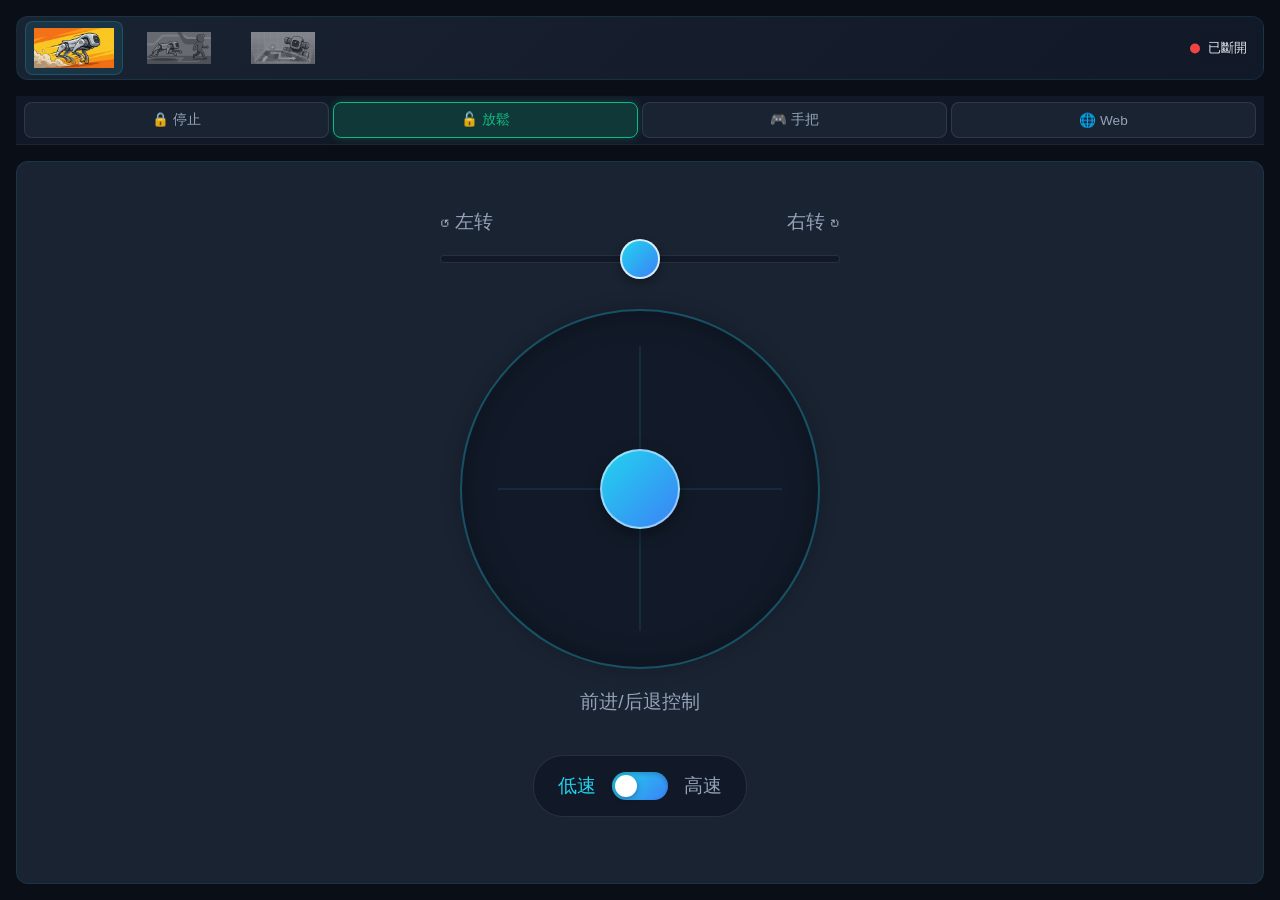
==== src/jie_deamon_deploy/web/index.html @ 74b91041 "feat: jie_deamon_deploy — Web 遙控 + VLP-16 雷達跟隨 + 底盤模式切換 從 humble@192.168.3.13 scp 過來，改為本機（Jetson）運行，" ====
<!--
  ========================================================================
  Web UI 架構概覽
  ========================================================================
  本檔案為差速機器人遠端控制介面的 HTML 結構。
  透過 WebSocket（port 8890）與 C++ 後端通訊。

  三個 Tab 面板功能：
    1. 直接控制（direct） — 虛擬搖桿 + 旋轉滑桿，手動遙控機器人
    2. 雷達跟隨（follow） — LiDAR 即時可視化，自動跟隨目標
    3. 地圖導航（nav）    — 尚未實作（施工中佔位頁面）

  已移除機械狗專用的動作按鈕（趴下/站起），僅保留差速機器人適用的控制元件。
  ========================================================================
-->
<!DOCTYPE html>
<html lang="zh-CN">

<head>
    <meta charset="UTF-8">
    <!-- 行動裝置視窗設定：禁止使用者縮放，確保觸控操作不誤縮放 -->
    <meta name="viewport" content="width=device-width, initial-scale=1.0, user-scalable=no">
    <title>雷达跟随可视化</title>
    <!-- 引入暗色主題樣式表 -->
    <link rel="stylesheet" href="style.css">
</head>

<body>
    <!-- 最外層容器：垂直佈局，佔滿全螢幕高度 -->
    <div class="container">
        <!-- 頂部導覽列：包含三個 Tab 切換按鈕 + 連線狀態指示器 -->
        <nav class="nav-bar">
            <!-- Tab 1: 直接控制（預設啟用） -->
            <div class="nav-item active" data-tab="direct">
                <img src="icon/ico_1.png" alt="直接控制">
            </div>
            <!-- Tab 2: 雷達跟隨 -->
            <div class="nav-item" data-tab="follow">
                <img src="icon/ico_2.png" alt="雷达跟随">
            </div>
            <!-- Tab 3: 地圖導航 -->
            <div class="nav-item" data-tab="nav">
                <img src="icon/ico_3.png" alt="地图导航">
            </div>
            <!-- WebSocket 連線狀態顯示（綠=已連線、紅=已斷線、橘=連線中） -->
            <div class="connection-status" id="connectionStatus">
                <span class="status-dot"></span>
                <span class="status-text">连接中...</span>
            </div>
        </nav>

        <!-- 底盤模式控制列：停止/放鬆/手把/Web控制/導航 -->
        <div class="mode-bar" id="modeBar">
            <button class="mode-btn" data-mode="1" id="modeStop">🔒 停止</button>
            <button class="mode-btn active" data-mode="0" id="modeRelease">🔓 放鬆</button>
            <button class="mode-btn" data-mode="2" id="modeManual">🎮 手把</button>
            <button class="mode-btn" data-mode="3" id="modeAuto">🌐 Web</button>
        </div>

        <!-- ======================== 直接控制面板 ======================== -->
        <div id="panel-direct" class="tab-content active">
            <div class="direct-control-container">
                <!-- 旋轉控制滑桿：左右拖曳控制角速度 wz -->
                <div class="slider-container">
                    <div class="slider-track"></div>
                    <!-- 滑桿旋鈕，由 JS 控制水平位移 -->
                    <div class="slider-knob" id="rotationKnob"></div>
                    <div class="slider-label left">↺ 左转</div>
                    <div class="slider-label right">右转 ↻</div>
                </div>

                <!-- 虛擬搖桿：上下拖曳控制前後速度 vx（差速機器人 vy 恆為 0） -->
                <div class="joystick-area">
                    <div class="joystick-base" id="joystickBase">
                        <!-- 搖桿圓球，由 JS 控制 transform 位移 -->
                        <div class="joystick-stick" id="joystickStick"></div>
                        <!-- 十字參考線（純視覺裝飾） -->
                        <div class="joystick-cross"></div>
                    </div>
                    <div class="joystick-hint">前进/后退控制</div>
                </div>

                <!-- 速度模式切換：低速（0.5 倍）/ 高速（1.0 倍） -->
                <div class="speed-mode-switch">
                    <span class="mode-label low-label">低速</span>
                    <label class="switch">
                        <input type="checkbox" id="speedModeToggle">
                        <span class="switch-slider"></span>
                    </label>
                    <span class="mode-label high-label">高速</span>
                </div>

                <!-- 差速機器人無需動作按鈕（已移除趴下/站起按鈕） -->
            </div>
        </div>

        <!-- ======================== 導航面板（施工中） ======================== -->
        <div id="panel-nav" class="tab-content" style="display: none;">
            <div class="construction-container">
                <div class="construction-icon">🚧</div>
                <h2>正在施工</h2>
                <p>敬请期待...</p>
            </div>
        </div>

        <!-- ======================== 雷達跟隨面板 ======================== -->
        <!-- 包含 LiDAR 視覺化 Canvas 與右側控制面板 -->
        <main id="panel-follow" class="main-content tab-content" style="display: none;">
            <!-- 左側：LiDAR 即時雷達圖（Canvas 由 JS 動態繪製） -->
            <div class="visualization-panel">
                <canvas id="lidarCanvas"></canvas>
            </div>

            <!-- 右側：狀態資訊 + 速度指令顯示 + 運動使能按鈕 -->
            <aside class="control-panel">
                <!-- 目標狀態卡片：顯示跟隨目標的 X/Y 座標 -->
                <div class="status-card">
                    <h3>🎯 目标状态</h3>
                    <div class="status-row">
                        <span class="label">位置 X</span>
                        <span class="value" id="targetX">0.00 m</span>
                    </div>
                    <div class="status-row">
                        <span class="label">位置 Y</span>
                        <span class="value" id="targetY">0.00 m</span>
                    </div>
                </div>

                <!-- 速度指令卡片：以十字座標 + 圓弧圖形顯示 vx/vy/wz -->
                <div class="status-card speed-card">
                    <h3>🚀 速度指令</h3>
                    <div class="speed-canvas-container">
                        <canvas id="speedCanvas" height="100"></canvas>
                    </div>
                </div>

                <!-- 運動使能/停止按鈕 -->
                <div class="control-card">
                    <!-- <h3>⚙️ 控制</h3> -->
                    <button class="control-btn" id="movingToggle">
                        <span class="btn-icon">⏸️</span>
                        <span class="btn-text">运动停止</span>
                    </button>
                </div>
            </aside>
        </main>
    </div>
    <!-- 載入主應用程式邏輯（WebSocket、搖桿、雷達繪圖） -->
    <script src="app.js"></script>
</body>

</html>
---- src/jie_deamon_deploy/web/style.css ----
/*
 * ========================================================================
 * 差速機器人 Web 控制介面 — 暗色主題樣式表
 * ========================================================================
 *
 * CSS 變數定義的色彩系統：
 *   --bg-primary    深色底色（#0a0e17）    — 頁面背景
 *   --bg-secondary  次深色（#111827）      — 控制元件背景
 *   --bg-card       卡片背景（#1a2332）    — 面板/卡片
 *   --bg-hover      懸停色（#243044）      — 滑鼠懸停回饋
 *   --text-primary  主文字色（#e2e8f0）    — 標題/重要文字
 *   --text-secondary 次文字色（#94a3b8）   — 說明/標籤
 *   --accent-*      強調色系列             — 青/藍/綠/紅/橘/紫
 *   --glow-*        發光陰影               — 狀態指示用
 *
 * 響應式設計策略：
 *   - 桌面端：左右分欄（LiDAR 視覺化 + 右側控制面板）
 *   - 平板/手機（<768px）：上下堆疊，控制面板水平排列
 *   - 觸控裝置：停用 hover 動畫效果，避免誤觸回饋
 *   - 搖桿/滑桿尺寸固定，確保觸控操作精度
 *
 * ========================================================================
 */

/* ======================== 全域樣式與 CSS 變數 ======================== */
:root {
    /* 背景色階（由深到淺） */
    --bg-primary: #0a0e17;
    --bg-secondary: #111827;
    --bg-card: #1a2332;
    --bg-hover: #243044;

    /* 文字色 */
    --text-primary: #e2e8f0;
    --text-secondary: #94a3b8;

    /* 強調色（用於按鈕、圖表、狀態指示） */
    --accent-cyan: #22d3ee;       /* 機器人/搖桿 */
    --accent-blue: #3b82f6;       /* 角速度/連結 */
    --accent-green: #10b981;      /* 啟用/前進 */
    --accent-red: #ef4444;        /* 停止/錯誤 */
    --accent-orange: #f97316;     /* 警告/高速模式 */
    --accent-purple: #a855f7;     /* 目標標記 */

    /* 發光陰影效果 */
    --glow-cyan: 0 0 20px rgba(34, 211, 238, 0.3);
    --glow-green: 0 0 20px rgba(16, 185, 129, 0.3);
    --glow-red: 0 0 20px rgba(239, 68, 68, 0.3);

    /* 共用圓角與過渡時間 */
    --border-radius: 12px;
    --transition-fast: 0.15s ease;
    --transition-normal: 0.3s ease;
}

/* 全域重置：移除預設邊距，使用 border-box */
* {
    margin: 0;
    padding: 0;
    box-sizing: border-box;
}

/* 頁面基本設定：無襯線字型、暗色背景、禁止水平捲動 */
body {
    font-family: 'Inter', 'SF Pro Display', -apple-system, BlinkMacSystemFont, sans-serif;
    background: var(--bg-primary);
    color: var(--text-primary);
    min-height: 100vh;
    overflow-x: hidden;
}

/* ======================== 主容器佈局 ======================== */
/* 垂直 flex 佈局，佔滿視窗高度，最大寬度 1400px 置中 */
.container {
    display: flex;
    flex-direction: column;
    height: 100vh;
    max-width: 1400px;
    margin: 0 auto;
    padding: 16px;
    gap: 16px;
}

/* ======================== 頂部導覽列 ======================== */
/* 水平排列 Tab 按鈕，右側絕對定位連線狀態指示器 */
.nav-bar {
    display: flex;
    justify-content: flex-start;
    align-items: center;
    padding: 8px 160px 8px 8px;
    /* 右側留出空間給絕對定位的連線狀態 */
    background: linear-gradient(135deg, var(--bg-card), var(--bg-secondary));
    border-radius: var(--border-radius);
    border: 1px solid rgba(34, 211, 238, 0.1);
    gap: 8px;
    position: relative;
    height: 64px;
}

/* Tab 按鈕：未選中時半透明 */
.nav-item {
    display: flex;
    align-items: center;
    gap: 4px;
    padding: 6px 8px;
    border-radius: 8px;
    cursor: pointer;
    transition: var(--transition-normal);
    opacity: 0.6;
}

/* Tab 懸停效果 */
.nav-item:hover {
    background: rgba(255, 255, 255, 0.05);
    opacity: 0.8;
}

/* Tab 選中狀態：青色邊框 + 完全不透明 */
.nav-item.active {
    background: rgba(34, 211, 238, 0.1);
    opacity: 1;
    border: 1px solid rgba(34, 211, 238, 0.2);
}

/* Tab 圖示：未選中時灰階 + 縮小 */
.nav-item img {
    height: 40px;
    width: auto;
    aspect-ratio: 2/1;
    object-fit: contain;
    filter: grayscale(100%);
    transform: scale(0.8);
    transition: all 0.3s ease;
}

/* Tab 圖示選中狀態：彩色 + 原始大小 */
.nav-item.active img {
    filter: grayscale(0%);
    transform: scale(1.0);
}

/* 連線狀態指示器（絕對定位在導覽列右側） */
.nav-bar .connection-status {
    position: absolute;
    right: 16px;
    top: 50%;
    transform: translateY(-50%);
    display: flex;
    align-items: center;
    gap: 8px;
    padding: 6px 0px;
    background: var(--bg-secondary);
    border-radius: 20px;
    font-size: 0.8rem;
    z-index: 5;
}

/* ======================== 標籤頁內容切換 ======================== */
/* 預設隱藏，啟用時以 flex 顯示並帶淡入動畫 */
.tab-content {
    display: none;
    flex: 1;
    animation: fadeIn 0.3s ease;
}

.tab-content.active {
    display: flex;
}

/* 淡入動畫：從下方微移 + 透明度漸變 */
@keyframes fadeIn {
    from {
        opacity: 0;
        transform: translateY(5px);
    }

    to {
        opacity: 1;
        transform: translateY(0);
    }
}

/* ======================== 直接控制面板 ======================== */
/* 垂直置中佈局：旋轉滑桿 → 搖桿 → 速度切換 */
.direct-control-container {
    display: flex;
    flex-direction: column;
    align-items: center;
    justify-content: center;
    gap: 20px;
    width: 100%;
    height: 100%;
    padding: 20px;
    background: var(--bg-card);
    border-radius: var(--border-radius);
    border: 1px solid rgba(34, 211, 238, 0.1);
    box-sizing: border-box;
}

/* ======================== 旋轉滑桿（控制角速度 wz） ======================== */
.slider-container {
    width: 100%;
    max-width: 400px;
    height: 60px;
    position: relative;
    display: flex;
    align-items: center;
    justify-content: center;
}

/* 滑桿軌道 */
.slider-track {
    width: 100%;
    height: 8px;
    background: var(--bg-secondary);
    border-radius: 4px;
    position: relative;
    border: 1px solid rgba(255, 255, 255, 0.1);
}

/* 軌道中心標記線 */
.slider-track::before {
    content: '';
    position: absolute;
    left: 50%;
    top: -5px;
    bottom: -5px;
    width: 2px;
    background: rgba(255, 255, 255, 0.2);
}

/* 滑桿旋鈕（可拖曳的圓形按鈕） */
.slider-knob {
    width: 40px;
    height: 40px;
    background: linear-gradient(135deg, var(--accent-cyan), var(--accent-blue));
    border-radius: 50%;
    position: absolute;
    top: 10px;
    left: 50%;
    transform: translateX(-50%);
    box-shadow: 0 4px 10px rgba(0, 0, 0, 0.3);
    border: 2px solid rgba(255, 255, 255, 0.8);
    cursor: grab;
    z-index: 10;
}

/* 拖曳中的旋鈕：放大效果 */
.slider-knob:active {
    cursor: grabbing;
    transform: translateX(-50%) scale(1.1);
}

/* 滑桿左右標籤文字 */
.slider-label {
    position: absolute;
    top: -20px;
    font-size: 1.2rem;
    color: var(--text-secondary);
}

.slider-label.left {
    left: 0;
}

.slider-label.right {
    right: 0;
}

/* ======================== 虛擬搖桿（控制前後速度 vx） ======================== */
.joystick-area {
    width: 100%;
    display: flex;
    flex-direction: column;
    align-items: center;
    justify-content: center;
    position: relative;
}

/* 搖桿底盤（360px 圓形區域） */
.joystick-base {
    width: 360px;
    height: 360px;
    background: rgba(17, 24, 39, 0.8);
    border-radius: 50%;
    border: 2px solid rgba(34, 211, 238, 0.3);
    position: relative;
    box-shadow: 0 0 20px rgba(0, 0, 0, 0.2), inset 0 0 30px rgba(0, 0, 0, 0.3);
}

/* 搖桿十字參考線（純視覺裝飾，不接收事件） */
.joystick-cross {
    position: absolute;
    top: 50%;
    left: 50%;
    width: 100%;
    height: 100%;
    transform: translate(-50%, -50%);
    pointer-events: none;
}

/* 十字線：垂直線和水平線 */
.joystick-cross::before,
.joystick-cross::after {
    content: '';
    position: absolute;
    background: rgba(34, 211, 238, 0.1);
}

/* 垂直線 */
.joystick-cross::before {
    top: 10%;
    bottom: 10%;
    left: 50%;
    width: 2px;
    transform: translateX(-50%);
}

/* 水平線 */
.joystick-cross::after {
    left: 10%;
    right: 10%;
    top: 50%;
    height: 2px;
    transform: translateY(-50%);
}

/* 搖桿圓球（可拖曳的操作手柄） */
.joystick-stick {
    width: 80px;
    height: 80px;
    background: linear-gradient(135deg, var(--accent-cyan), var(--accent-blue));
    border-radius: 50%;
    position: absolute;
    top: 50%;
    left: 50%;
    transform: translate(-50%, -50%);
    box-shadow: 0 5px 15px rgba(0, 0, 0, 0.4);
    border: 2px solid rgba(255, 255, 255, 0.5);
    cursor: grab;
    z-index: 10;
}

/* 拖曳中 */
.joystick-stick:active {
    cursor: grabbing;
}

/* 搖桿下方提示文字 */
.joystick-hint {
    margin-top: 20px;
    color: var(--text-secondary);
    font-size: 1.2rem;
}

/* ======================== 速度模式切換開關 ======================== */
/* 低速（0.5x）/ 高速（1.0x）的 toggle 開關 */
.speed-mode-switch {
    display: flex;
    align-items: center;
    justify-content: center;
    gap: 16px;
    padding: 16px 24px;
    background: var(--bg-secondary);
    border-radius: 30px;
    border: 1px solid rgba(255, 255, 255, 0.1);
    margin-top: 20px;
}

/* 模式標籤文字 */
.mode-label {
    font-size: 1.20rem;
    font-weight: 500;
    transition: var(--transition-normal);
}

/* 低速標籤：青色（預設啟用） */
.mode-label.low-label {
    color: var(--accent-cyan);
}

/* 高速標籤：預設灰色 */
.mode-label.high-label {
    color: var(--text-secondary);
}

/* 高速模式啟用時：低速標籤變灰，高速標籤變橘 */
.speed-mode-switch.high-speed .mode-label.low-label {
    color: var(--text-secondary);
}

.speed-mode-switch.high-speed .mode-label.high-label {
    color: var(--accent-orange);
}

/* ======================== 滑動開關元件 ======================== */
.switch {
    position: relative;
    display: inline-block;
    width: 56px;
    height: 28px;
}

/* 隱藏原生 checkbox */
.switch input {
    opacity: 0;
    width: 0;
    height: 0;
}

/* 開關軌道 */
.switch-slider {
    position: absolute;
    cursor: pointer;
    top: 0;
    left: 0;
    right: 0;
    bottom: 0;
    background: linear-gradient(135deg, var(--accent-cyan), var(--accent-blue));
    border-radius: 28px;
    transition: var(--transition-normal);
    box-shadow: inset 0 2px 4px rgba(0, 0, 0, 0.2);
}

/* 開關圓形手柄 */
.switch-slider::before {
    position: absolute;
    content: "";
    height: 22px;
    width: 22px;
    left: 3px;
    bottom: 3px;
    background: white;
    border-radius: 50%;
    transition: var(--transition-normal);
    box-shadow: 0 2px 6px rgba(0, 0, 0, 0.3);
}

/* 開關啟用（高速模式）：軌道變橘紅色 */
.switch input:checked+.switch-slider {
    background: linear-gradient(135deg, var(--accent-orange), var(--accent-red));
}

/* 開關啟用：手柄滑到右側 */
.switch input:checked+.switch-slider::before {
    transform: translateX(28px);
}

/* ======================== 施工中佔位頁面 ======================== */
.construction-container {
    display: flex;
    flex-direction: column;
    align-items: center;
    justify-content: center;
    width: 100%;
    height: 100%;
    background: var(--bg-card);
    border-radius: var(--border-radius);
    color: var(--text-secondary);
}

/* 施工圖示浮動動畫 */
.construction-icon {
    font-size: 4rem;
    margin-bottom: 20px;
    animation: float 3s ease-in-out infinite;
}

@keyframes float {

    0%,
    100% {
        transform: translateY(0);
    }

    50% {
        transform: translateY(-20px);
    }
}

/* ======================== 連線狀態指示器 ======================== */
.connection-status {
    display: flex;
    align-items: center;
    gap: 8px;
    padding: 8px 16px;
    background: var(--bg-secondary);
    border-radius: 20px;
    font-size: 1.2rem;
}

/* 狀態圓點（預設橘色脈搏動畫 = 連線中） */
.status-dot {
    width: 10px;
    height: 10px;
    border-radius: 50%;
    background: var(--accent-orange);
    animation: pulse 2s infinite;
}

/* 已連線：綠色 + 發光 */
.connection-status.connected .status-dot {
    background: var(--accent-green);
    box-shadow: var(--glow-green);
}

/* 已斷線：紅色，無動畫 */
.connection-status.disconnected .status-dot {
    background: var(--accent-red);
    animation: none;
}

/* 脈搏動畫 */
@keyframes pulse {

    0%,
    100% {
        opacity: 1;
    }

    50% {
        opacity: 0.5;
    }
}

/* ======================== 雷達跟隨面板主內容區 ======================== */
/* 左右分欄：LiDAR 視覺化面板 + 右側控制面板 */
.main-content {
    display: flex;
    gap: 16px;
    flex: 1;
    min-height: 0;
}

/* ======================== LiDAR 視覺化面板 ======================== */
.visualization-panel {
    flex: 1;
    height: 100%;
    position: relative;
    background: var(--bg-card);
    border-radius: var(--border-radius);
    border: 1px solid rgba(34, 211, 238, 0.15);
    overflow: hidden;
    display: flex;
    align-items: flex-start;
    justify-content: center;
}

/* LiDAR Canvas：十字準心游標，寬高由 JS 動態設定 */
#lidarCanvas {
    cursor: crosshair;
}

/* Canvas 疊加層（保留用，目前未使用） */
.canvas-overlay {
    position: absolute;
    top: 0;
    left: 0;
    right: 0;
    bottom: 0;
    pointer-events: none;
}

/* ======================== 右側控制面板 ======================== */
/* 固定寬度 280px，垂直排列狀態卡片 */
.control-panel {
    width: 280px;
    display: flex;
    flex-direction: column;
    gap: 12px;
    flex-shrink: 0;
}

/* ======================== 卡片共用樣式 ======================== */
.status-card,
.control-card,
.info-card {
    background: var(--bg-card);
    border-radius: var(--border-radius);
    padding: 16px;
    border: 1px solid rgba(255, 255, 255, 0.05);
}

/* 卡片標題 */
.status-card h3,
.control-card h3 {
    font-size: 0.875rem;
    font-weight: 500;
    color: var(--text-secondary);
    margin-bottom: 12px;
    display: flex;
    align-items: center;
    gap: 8px;
}

/* ======================== 狀態行（鍵值對顯示） ======================== */
.status-row {
    display: flex;
    justify-content: space-between;
    align-items: center;
    padding: 8px 0;
    border-bottom: 1px solid rgba(255, 255, 255, 0.05);
}

.status-row:last-child {
    border-bottom: none;
}

/* 狀態標籤（左側灰色文字） */
.status-row .label {
    color: var(--text-secondary);
    font-size: 0.875rem;
}

/* 狀態數值（右側等寬字型青色） */
.status-row .value {
    font-family: 'JetBrains Mono', monospace;
    color: var(--accent-cyan);
    font-weight: 500;
}

/* ======================== 速度條顯示（保留用） ======================== */
.speed-display {
    display: flex;
    flex-direction: column;
    gap: 12px;
}

.speed-bar-container {
    position: relative;
}

.speed-bar {
    height: 6px;
    border-radius: 3px;
    background: var(--bg-secondary);
    position: relative;
    overflow: hidden;
    margin-bottom: 4px;
}

/* 速度條填充（從中心向外延伸） */
.speed-bar::after {
    content: '';
    position: absolute;
    left: 50%;
    top: 0;
    height: 100%;
    width: 0%;
    border-radius: 3px;
    transition: var(--transition-fast);
}

/* vx 速度條：紅→橘漸層 */
.speed-bar.speed-vx::after {
    background: linear-gradient(90deg, var(--accent-red), var(--accent-orange));
}

/* vy 速度條：綠→青漸層 */
.speed-bar.speed-vy::after {
    background: linear-gradient(90deg, var(--accent-green), var(--accent-cyan));
}

/* wz 速度條：藍→紫漸層 */
.speed-bar.speed-wz::after {
    background: linear-gradient(90deg, var(--accent-blue), var(--accent-purple));
}

/* 速度標籤文字（等寬字型） */
.speed-label {
    font-size: 0.75rem;
    color: var(--text-secondary);
    font-family: 'JetBrains Mono', monospace;
}

.speed-label span {
    color: var(--text-primary);
}

/* ======================== 控制按鈕 ======================== */
/* 運動使能/停止按鈕：綠色漸層，啟用時變紅 */
.control-btn {
    width: 100%;
    padding: 14px 20px;
    border: none;
    border-radius: 10px;
    background: linear-gradient(135deg, var(--accent-green), #059669);
    color: white;
    font-size: 1rem;
    font-weight: 500;
    cursor: pointer;
    display: flex;
    align-items: center;
    justify-content: center;
    gap: 10px;
    transition: var(--transition-normal);
    margin-bottom: 10px;
    box-shadow: 0 4px 15px rgba(16, 185, 129, 0.3);
}

/* 按鈕懸停：上移 + 加深陰影 */
.control-btn:hover {
    transform: translateY(-2px);
    box-shadow: 0 6px 20px rgba(16, 185, 129, 0.4);
}

/* 按鈕按下：回復位置 */
.control-btn:active {
    transform: translateY(0);
}

/* 按鈕啟用狀態（運動中）：紅色漸層 */
.control-btn.active {
    background: linear-gradient(135deg, var(--accent-red), #dc2626);
    box-shadow: 0 4px 15px rgba(239, 68, 68, 0.3);
}

.control-btn.active:hover {
    box-shadow: 0 6px 20px rgba(239, 68, 68, 0.4);
}

/* 次要按鈕樣式 */
.control-btn.secondary {
    background: var(--bg-secondary);
    border: 1px solid rgba(255, 255, 255, 0.1);
    box-shadow: none;
}

.control-btn.secondary:hover {
    background: var(--bg-hover);
    box-shadow: none;
}

.control-btn.secondary.active {
    background: linear-gradient(135deg, var(--accent-cyan), var(--accent-blue));
    border: none;
    box-shadow: 0 4px 15px rgba(34, 211, 238, 0.3);
}

/* 按鈕圖示 */
.btn-icon {
    font-size: 1.2rem;
}

/* ======================== 資訊卡片 ======================== */
.info-card {
    background: linear-gradient(135deg, rgba(34, 211, 238, 0.1), rgba(59, 130, 246, 0.1));
    border: 1px solid rgba(34, 211, 238, 0.2);
}

.info-card p {
    font-size: 0.875rem;
    color: var(--accent-cyan);
    text-align: center;
}

/* ======================== 響應式設計（平板/手機） ======================== */
@media (max-width: 768px) {
    /* 縮小容器邊距 */
    .container {
        padding: 8px;
    }

    /* 雷達跟隨面板改為上下堆疊 */
    .main-content {
        flex-direction: column;
    }

    /* 控制面板改為水平排列、自動換行 */
    .control-panel {
        width: 100%;
        flex-direction: row;
        flex-wrap: wrap;
    }

    /* 卡片自適應寬度 */
    .status-card,
    .control-card {
        flex: 1;
        min-width: 150px;
    }

    .info-card {
        width: 100%;
    }

    /* LiDAR 面板最小高度 */
    .visualization-panel {
        min-height: 400px;
    }
}

/* ======================== 觸控裝置優化 ======================== */
/* 停用 hover 動畫，避免觸控後殘留的懸停狀態 */
@media (hover: none) {
    .control-btn:hover {
        transform: none;
    }
}

/* ======================== 動作按鈕容器（保留用，差速機器人未使用） ======================== */
.action-buttons-container {
    display: flex;
    gap: 16px;
    width: 100%;
    max-width: 400px;
    justify-content: space-between;
}

/* 動作按鈕樣式（保留用） */
.action-btn {
    flex: 1;
    padding: 12px;
    border: none;
    border-radius: 10px;
    background: var(--bg-secondary);
    color: var(--text-primary);
    font-size: 1rem;
    font-weight: 500;
    cursor: pointer;
    border: 1px solid rgba(255, 255, 255, 0.1);
    transition: var(--transition-normal);
    box-shadow: 0 4px 6px rgba(0, 0, 0, 0.1);
}

.action-btn:hover {
    background: var(--bg-hover);
    transform: translateY(-2px);
    box-shadow: 0 6px 12px rgba(0, 0, 0, 0.2);
    border-color: rgba(34, 211, 238, 0.3);
}

.action-btn:active {
    transform: translateY(0);
    box-shadow: 0 2px 4px rgba(0, 0, 0, 0.1);
    background: rgba(34, 211, 238, 0.1);
}

/* ======================== 底盤模式控制列 ======================== */
.mode-bar {
    display: flex;
    gap: 4px;
    padding: 6px 8px;
    background: var(--bg-secondary);
    border-bottom: 1px solid rgba(255, 255, 255, 0.05);
}

.mode-btn {
    flex: 1;
    padding: 8px 4px;
    border: 1px solid rgba(255, 255, 255, 0.1);
    border-radius: 8px;
    background: var(--bg-card);
    color: var(--text-secondary);
    font-size: 0.85rem;
    font-weight: 500;
    cursor: pointer;
    transition: var(--transition-normal);
    white-space: nowrap;
}

.mode-btn:hover {
    background: var(--bg-hover);
    border-color: rgba(34, 211, 238, 0.3);
}

.mode-btn:active {
    transform: scale(0.96);
}

/* 各模式啟用狀態配色 */
.mode-btn.active[data-mode="0"] { /* 放鬆 */
    background: rgba(16, 185, 129, 0.2);
    border-color: #10b981;
    color: #10b981;
    box-shadow: 0 0 8px rgba(16, 185, 129, 0.3);
}
.mode-btn.active[data-mode="1"] { /* 停止 */
    background: rgba(239, 68, 68, 0.2);
    border-color: #ef4444;
    color: #ef4444;
    box-shadow: 0 0 8px rgba(239, 68, 68, 0.3);
}
.mode-btn.active[data-mode="2"] { /* 手動 */
    background: rgba(59, 130, 246, 0.2);
    border-color: #3b82f6;
    color: #3b82f6;
    box-shadow: 0 0 8px rgba(59, 130, 246, 0.3);
}
.mode-btn.active[data-mode="3"] { /* 自動 */
    background: rgba(168, 85, 247, 0.2);
    border-color: #a855f7;
    color: #a855f7;
    box-shadow: 0 0 8px rgba(168, 85, 247, 0.3);
}
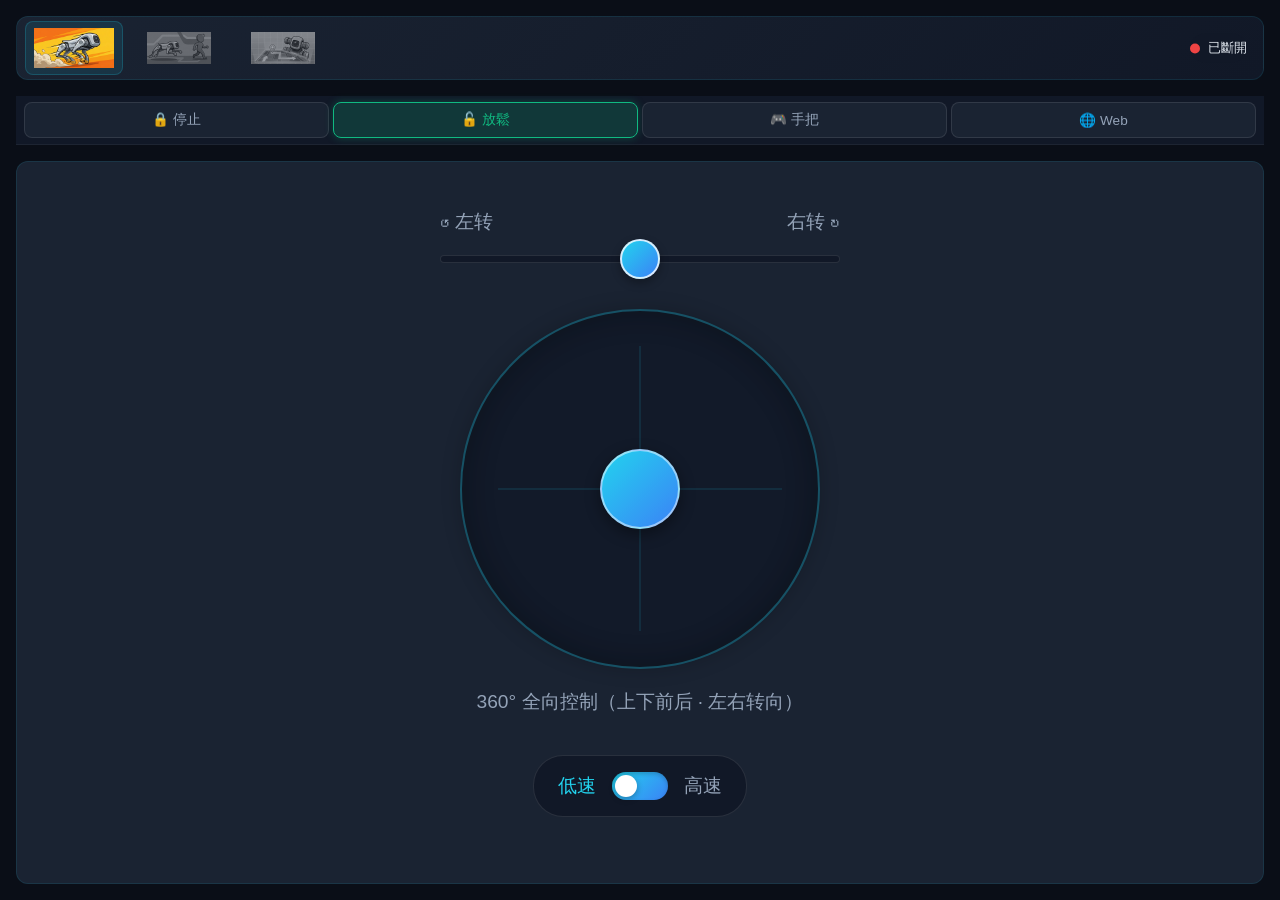
==== commit d12b69fa: "feat: jie_deamon 搖桿改 360° 全向控制 - 搖桿 Y 軸→vx 前進後退、X 軸→wz 轉向（往左前=前進+左轉，仿實體手把） - 左右轉滑桿保留，與搖桿轉向疊加（combine" ====
--- a/src/jie_deamon_deploy/web/index.html
+++ b/src/jie_deamon_deploy/web/index.html
@@ -77,7 +77,7 @@
                         <!-- 十字參考線（純視覺裝飾） -->
                         <div class="joystick-cross"></div>
                     </div>
-                    <div class="joystick-hint">前进/后退控制</div>
+                    <div class="joystick-hint">360° 全向控制（上下前后 · 左右转向）</div>
                 </div>
 
                 <!-- 速度模式切換：低速（0.5 倍）/ 高速（1.0 倍） -->
@@ -94,12 +94,53 @@
             </div>
         </div>
 
-        <!-- ======================== 導航面板（施工中） ======================== -->
-        <div id="panel-nav" class="tab-content" style="display: none;">
-            <div class="construction-container">
-                <div class="construction-icon">🚧</div>
-                <h2>正在施工</h2>
-                <p>敬请期待...</p>
+        <!-- ======================== 導航面板 ======================== -->
+        <div id="panel-nav" class="tab-content nav-panel" style="display: none;">
+            <!-- 上方控制區 -->
+            <div class="nav-top-bar">
+                <!-- 子模式切換 -->
+                <div class="nav-submode-bar">
+                    <button class="submode-btn active" data-navmode="route" id="btnRouteMode">路徑導航</button>
+                    <button class="submode-btn" data-navmode="goal" id="btnGoalMode">單點導航</button>
+                </div>
+                <!-- 路徑導航控制 -->
+                <div class="nav-controls" id="routeControls">
+                    <div class="route-info">
+                        <div class="route-point">
+                            <span class="point-label">🟢 起點</span>
+                            <span class="point-value" id="selectedOrigin">未選擇</span>
+                        </div>
+                        <div class="route-arrow">→</div>
+                        <div class="route-point">
+                            <span class="point-label">🔴 終點</span>
+                            <span class="point-value" id="selectedDest">未選擇</span>
+                        </div>
+                    </div>
+                    <div class="nav-buttons">
+                        <button class="nav-btn start-btn" id="startRouteNav" disabled>🚀 開始</button>
+                        <button class="nav-btn cancel-btn" id="cancelRouteNav">✖</button>
+                    </div>
+                </div>
+                <!-- 單點導航提示 -->
+                <div class="goal-controls" id="goalControls" style="display: none;">
+                    <div class="goal-hint">雙擊地圖任意位置設定導航目標</div>
+                </div>
+            </div>
+
+            <!-- 地圖檢視器（可縮放平移） -->
+            <div class="map-viewer" id="mapViewer">
+                <div class="map-transform" id="mapTransform">
+                    <img src="3f_routing.png" id="mapImage" alt="ITC 3F" draggable="false">
+                    <div class="map-overlay" id="mapOverlay"></div>
+                </div>
+                <!-- 縮放按鈕 -->
+                <div class="zoom-controls">
+                    <button class="zoom-btn" id="zoomIn">＋</button>
+                    <button class="zoom-btn" id="zoomOut">－</button>
+                    <button class="zoom-btn" id="zoomReset">⌂</button>
+                </div>
+                <!-- 選點指示 -->
+                <div class="map-hint" id="mapHint">點選節點選擇起點</div>
             </div>
         </div>
 
--- a/src/jie_deamon_deploy/web/style.css
+++ b/src/jie_deamon_deploy/web/style.css
@@ -286,6 +286,7 @@
     border: 2px solid rgba(34, 211, 238, 0.3);
     position: relative;
     box-shadow: 0 0 20px rgba(0, 0, 0, 0.2), inset 0 0 30px rgba(0, 0, 0, 0.3);
+    touch-action: none;   /* 禁止瀏覽器手勢，搖桿拖曳由 JS 處理 */
 }
 
 /* 搖桿十字參考線（純視覺裝飾，不接收事件） */
@@ -893,3 +894,268 @@
     color: #a855f7;
     box-shadow: 0 0 8px rgba(168, 85, 247, 0.3);
 }
+
+/* ======================== 導航面板 ======================== */
+
+/* 整體 flex 佈局：上控制 + 中地圖 */
+.nav-panel {
+    flex-direction: column !important;
+}
+
+/* 上方控制區（固定高度、不自動伸縮） */
+.nav-top-bar {
+    flex-shrink: 0;
+    background: var(--bg-secondary);
+    border-bottom: 1px solid rgba(255, 255, 255, 0.05);
+}
+
+/* 子模式切換列 */
+.nav-submode-bar {
+    display: flex;
+    gap: 4px;
+    padding: 6px 8px;
+}
+
+.submode-btn {
+    flex: 1;
+    padding: 8px 12px;
+    border: 1px solid rgba(255, 255, 255, 0.1);
+    border-radius: 8px;
+    background: var(--bg-card);
+    color: var(--text-secondary);
+    font-size: 0.85rem;
+    font-weight: 500;
+    cursor: pointer;
+    transition: var(--transition-normal);
+}
+
+.submode-btn.active {
+    background: rgba(34, 211, 238, 0.2);
+    border-color: var(--accent-cyan);
+    color: var(--accent-cyan);
+}
+
+/* 路徑導航控制列 */
+.nav-controls {
+    display: flex;
+    align-items: center;
+    gap: 8px;
+    padding: 6px 10px;
+}
+
+.route-info {
+    display: flex;
+    align-items: center;
+    gap: 8px;
+    flex: 1;
+    min-width: 0;
+}
+
+.route-point {
+    display: flex;
+    align-items: center;
+    gap: 4px;
+    min-width: 0;
+}
+
+.point-label {
+    font-size: 0.7rem;
+    color: var(--text-secondary);
+    white-space: nowrap;
+}
+
+.point-value {
+    font-weight: 600;
+    color: var(--text-primary);
+    font-size: 0.8rem;
+    white-space: nowrap;
+    overflow: hidden;
+    text-overflow: ellipsis;
+}
+
+.route-arrow {
+    color: var(--accent-cyan);
+    font-size: 1rem;
+}
+
+.nav-buttons {
+    display: flex;
+    gap: 4px;
+    flex-shrink: 0;
+}
+
+.nav-btn {
+    padding: 8px 14px;
+    border: none;
+    border-radius: 8px;
+    font-size: 0.85rem;
+    font-weight: 500;
+    cursor: pointer;
+    transition: var(--transition-normal);
+    white-space: nowrap;
+}
+
+.nav-btn.start-btn {
+    background: linear-gradient(135deg, var(--accent-blue), var(--accent-purple));
+    color: white;
+}
+
+.nav-btn.start-btn:disabled {
+    background: var(--bg-card);
+    color: var(--text-secondary);
+    cursor: not-allowed;
+}
+
+.nav-btn.start-btn:not(:disabled):active {
+    transform: scale(0.96);
+}
+
+.nav-btn.cancel-btn {
+    background: var(--bg-card);
+    color: var(--text-secondary);
+    border: 1px solid rgba(255, 255, 255, 0.1);
+}
+
+/* 單點導航提示 */
+.goal-controls {
+    padding: 8px 12px;
+}
+
+.goal-hint {
+    color: var(--accent-cyan);
+    font-size: 0.8rem;
+    text-align: center;
+    padding: 6px 10px;
+    border: 1px dashed rgba(34, 211, 238, 0.3);
+    border-radius: 6px;
+    background: rgba(34, 211, 238, 0.05);
+}
+
+/* 地圖檢視器（佔滿剩餘空間，可縮放平移） */
+.map-viewer {
+    flex: 1;
+    position: relative;
+    overflow: hidden;
+    background: var(--bg-primary);
+    touch-action: none;      /* 禁止瀏覽器手勢，由 JS 處理 */
+    cursor: grab;
+    -webkit-user-select: none;
+    user-select: none;
+}
+
+/* transform 容器（圖片 + 節點一起縮放平移） */
+.map-transform {
+    position: absolute;
+    top: 0;
+    left: 0;
+    will-change: transform;
+}
+
+.map-transform img {
+    display: block;
+    width: 1883px;
+    height: 735px;
+    pointer-events: none;
+    -webkit-user-drag: none;
+}
+
+/* 節點覆蓋層（跟圖片同尺寸） */
+.map-overlay {
+    position: absolute;
+    top: 0;
+    left: 0;
+    width: 1883px;
+    height: 735px;
+    pointer-events: none;   /* overlay 本身不攔截，由各 marker 自己處理 */
+}
+
+/* 節點 marker */
+.map-node {
+    position: absolute;
+    transform: translate(-50%, -50%);
+    width: 36px;
+    height: 36px;
+    border-radius: 50%;
+    background: rgba(59, 130, 246, 0.4);
+    border: 2px solid rgba(59, 130, 246, 0.8);
+    display: flex;
+    align-items: center;
+    justify-content: center;
+    font-size: 0.5rem;
+    font-weight: 700;
+    color: #93c5fd;
+    cursor: pointer;
+    pointer-events: auto;   /* marker 可點 */
+    z-index: 2;
+    text-shadow: 0 1px 3px rgba(0,0,0,0.9);
+    transition: background 0.15s, border-color 0.15s, box-shadow 0.15s;
+}
+
+.map-node:hover {
+    background: rgba(59, 130, 246, 0.7);
+    border-color: #60a5fa;
+    box-shadow: 0 0 10px rgba(59, 130, 246, 0.5);
+}
+
+/* 起點（綠色） */
+.map-node.origin {
+    background: rgba(16, 185, 129, 0.5);
+    border-color: #10b981;
+    color: #6ee7b7;
+    box-shadow: 0 0 10px rgba(16, 185, 129, 0.5);
+}
+
+/* 終點（紅色） */
+.map-node.dest {
+    background: rgba(239, 68, 68, 0.5);
+    border-color: #ef4444;
+    color: #fca5a5;
+    box-shadow: 0 0 10px rgba(239, 68, 68, 0.5);
+}
+
+/* 縮放按鈕（浮動在右下） */
+.zoom-controls {
+    position: absolute;
+    bottom: 50px;
+    right: 10px;
+    display: flex;
+    flex-direction: column;
+    gap: 4px;
+    z-index: 10;
+}
+
+.zoom-btn {
+    width: 38px;
+    height: 38px;
+    border: 1px solid rgba(255, 255, 255, 0.15);
+    border-radius: 8px;
+    background: rgba(17, 24, 39, 0.85);
+    color: var(--text-primary);
+    font-size: 1.1rem;
+    cursor: pointer;
+    display: flex;
+    align-items: center;
+    justify-content: center;
+    backdrop-filter: blur(4px);
+    -webkit-backdrop-filter: blur(4px);
+}
+
+.zoom-btn:active {
+    background: var(--bg-hover);
+}
+
+/* 地圖提示文字 */
+.map-hint {
+    position: absolute;
+    bottom: 10px;
+    left: 50%;
+    transform: translateX(-50%);
+    background: rgba(0, 0, 0, 0.7);
+    color: var(--text-secondary);
+    padding: 5px 14px;
+    border-radius: 16px;
+    font-size: 0.75rem;
+    pointer-events: none;
+    z-index: 5;
+    white-space: nowrap;
+}
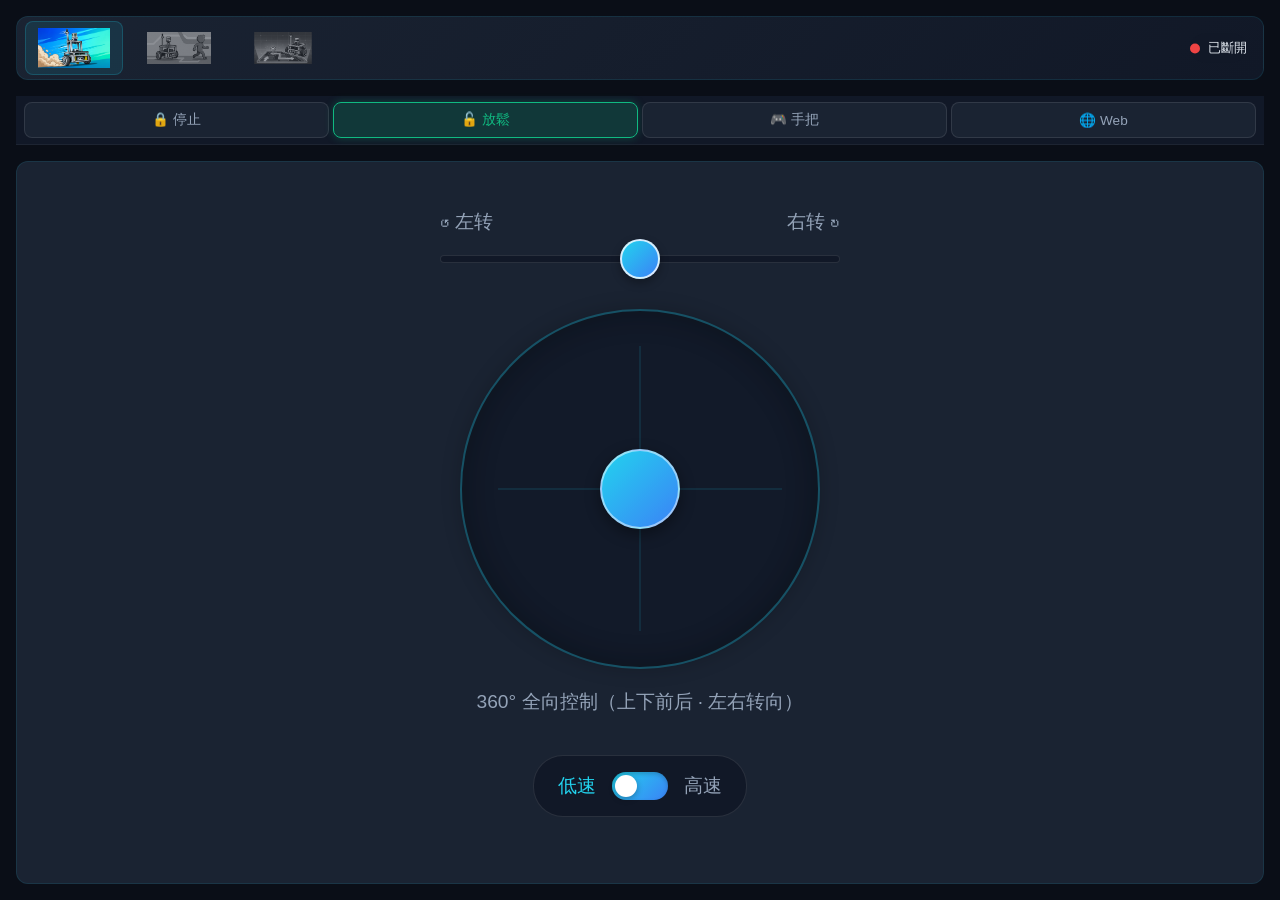
==== commit c96224ea: "feat: jie_deamon 替換 tab 圖示為 new_ico_1/2/3 Co-Authored-By: Claude Opus 4.8 (1M context) <noreply@anth" ====
--- a/src/jie_deamon_deploy/web/index.html
+++ b/src/jie_deamon_deploy/web/index.html
@@ -32,15 +32,15 @@
         <nav class="nav-bar">
             <!-- Tab 1: 直接控制（預設啟用） -->
             <div class="nav-item active" data-tab="direct">
-                <img src="icon/ico_1.png" alt="直接控制">
+                <img src="icon/new_ico_1.png" alt="直接控制">
             </div>
             <!-- Tab 2: 雷達跟隨 -->
             <div class="nav-item" data-tab="follow">
-                <img src="icon/ico_2.png" alt="雷达跟随">
+                <img src="icon/new_ico_2.png" alt="雷达跟随">
             </div>
             <!-- Tab 3: 地圖導航 -->
             <div class="nav-item" data-tab="nav">
-                <img src="icon/ico_3.png" alt="地图导航">
+                <img src="icon/new_ico_3.png" alt="地图导航">
             </div>
             <!-- WebSocket 連線狀態顯示（綠=已連線、紅=已斷線、橘=連線中） -->
             <div class="connection-status" id="connectionStatus">
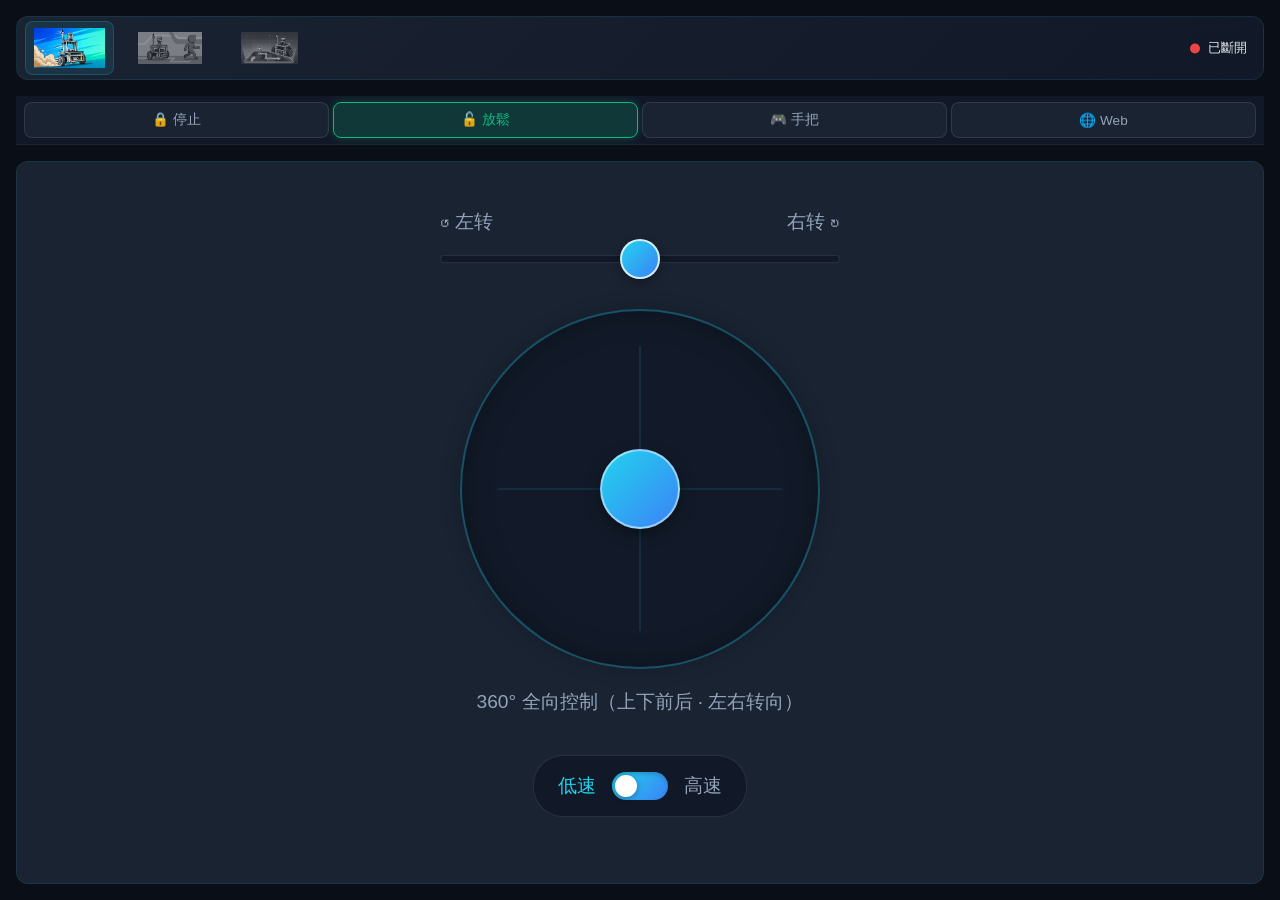
==== commit 228faea9: "feat(jie_deamon): 地圖導航顯示機器人位置（TF map→base 廣播） robot_nexus 新增 2Hz 查 TF map→base_footprint 廣播車姿給 Web 前" ====
--- a/src/jie_deamon_deploy/web/index.html
+++ b/src/jie_deamon_deploy/web/index.html
@@ -121,9 +121,16 @@
                         <button class="nav-btn cancel-btn" id="cancelRouteNav">✖</button>
                     </div>
                 </div>
-                <!-- 單點導航提示 -->
+                <!-- 單點導航控制 -->
                 <div class="goal-controls" id="goalControls" style="display: none;">
-                    <div class="goal-hint">雙擊地圖任意位置設定導航目標</div>
+                    <div class="goal-info">
+                        <span class="point-label">🎯 目標</span>
+                        <span class="point-value" id="goalCoord">未設定</span>
+                    </div>
+                    <div class="nav-buttons">
+                        <button class="nav-btn start-btn" id="startGoalNav" disabled>🚀 開始導航</button>
+                        <button class="nav-btn cancel-btn" id="cancelGoalNav">✖</button>
+                    </div>
                 </div>
             </div>
 
--- a/src/jie_deamon_deploy/web/style.css
+++ b/src/jie_deamon_deploy/web/style.css
@@ -122,11 +122,11 @@
     border: 1px solid rgba(34, 211, 238, 0.2);
 }
 
-/* Tab 圖示：未選中時灰階 + 縮小 */
+/* Tab 圖示：未選中時灰階 + 縮小（依原圖比例自動縮放，不強制 aspect-ratio） */
 .nav-item img {
     height: 40px;
     width: auto;
-    aspect-ratio: 2/1;
+    max-width: 90px;
     object-fit: contain;
     filter: grayscale(100%);
     transform: scale(0.8);
@@ -1016,9 +1016,20 @@
     border: 1px solid rgba(255, 255, 255, 0.1);
 }
 
-/* 單點導航提示 */
+/* 單點導航控制（與路徑導航同一排佈局） */
 .goal-controls {
-    padding: 8px 12px;
+    display: flex;
+    align-items: center;
+    gap: 8px;
+    padding: 6px 10px;
+}
+
+.goal-info {
+    display: flex;
+    align-items: center;
+    gap: 6px;
+    flex: 1;
+    min-width: 0;
 }
 
 .goal-hint {
